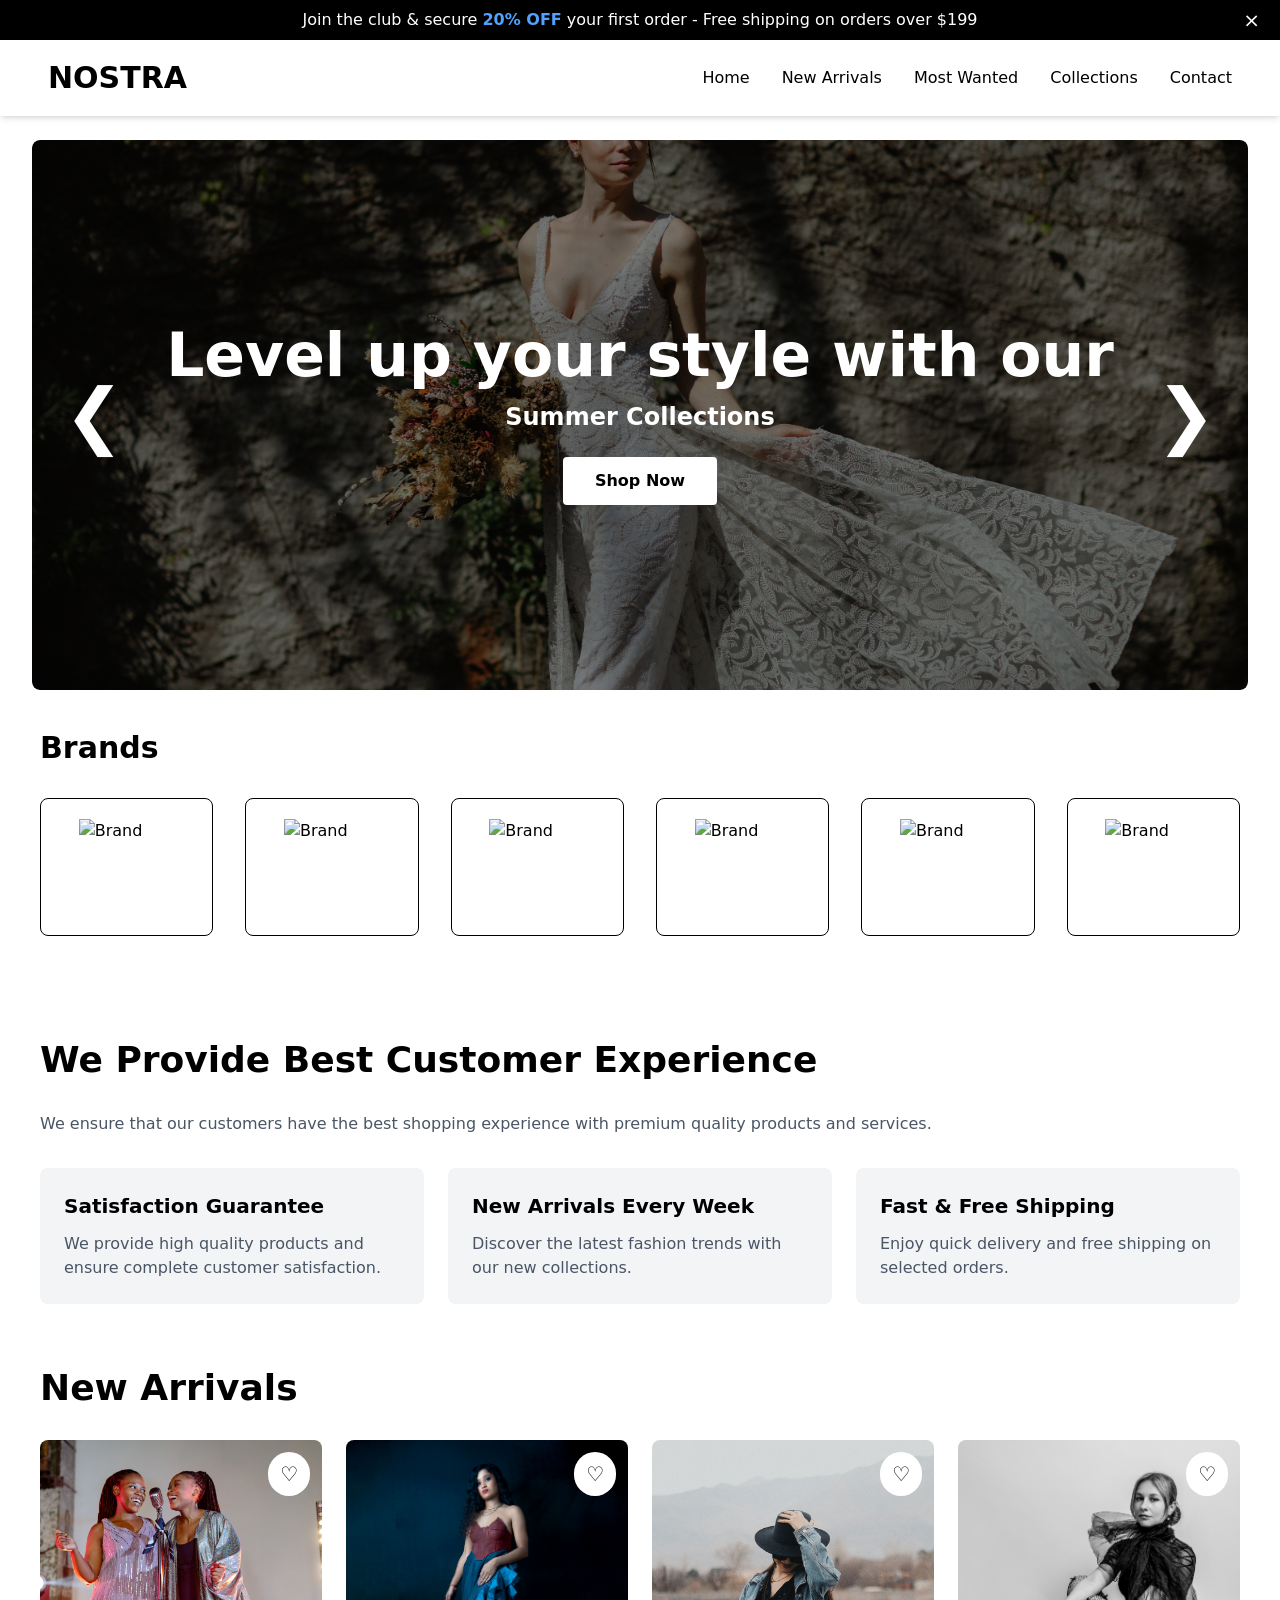
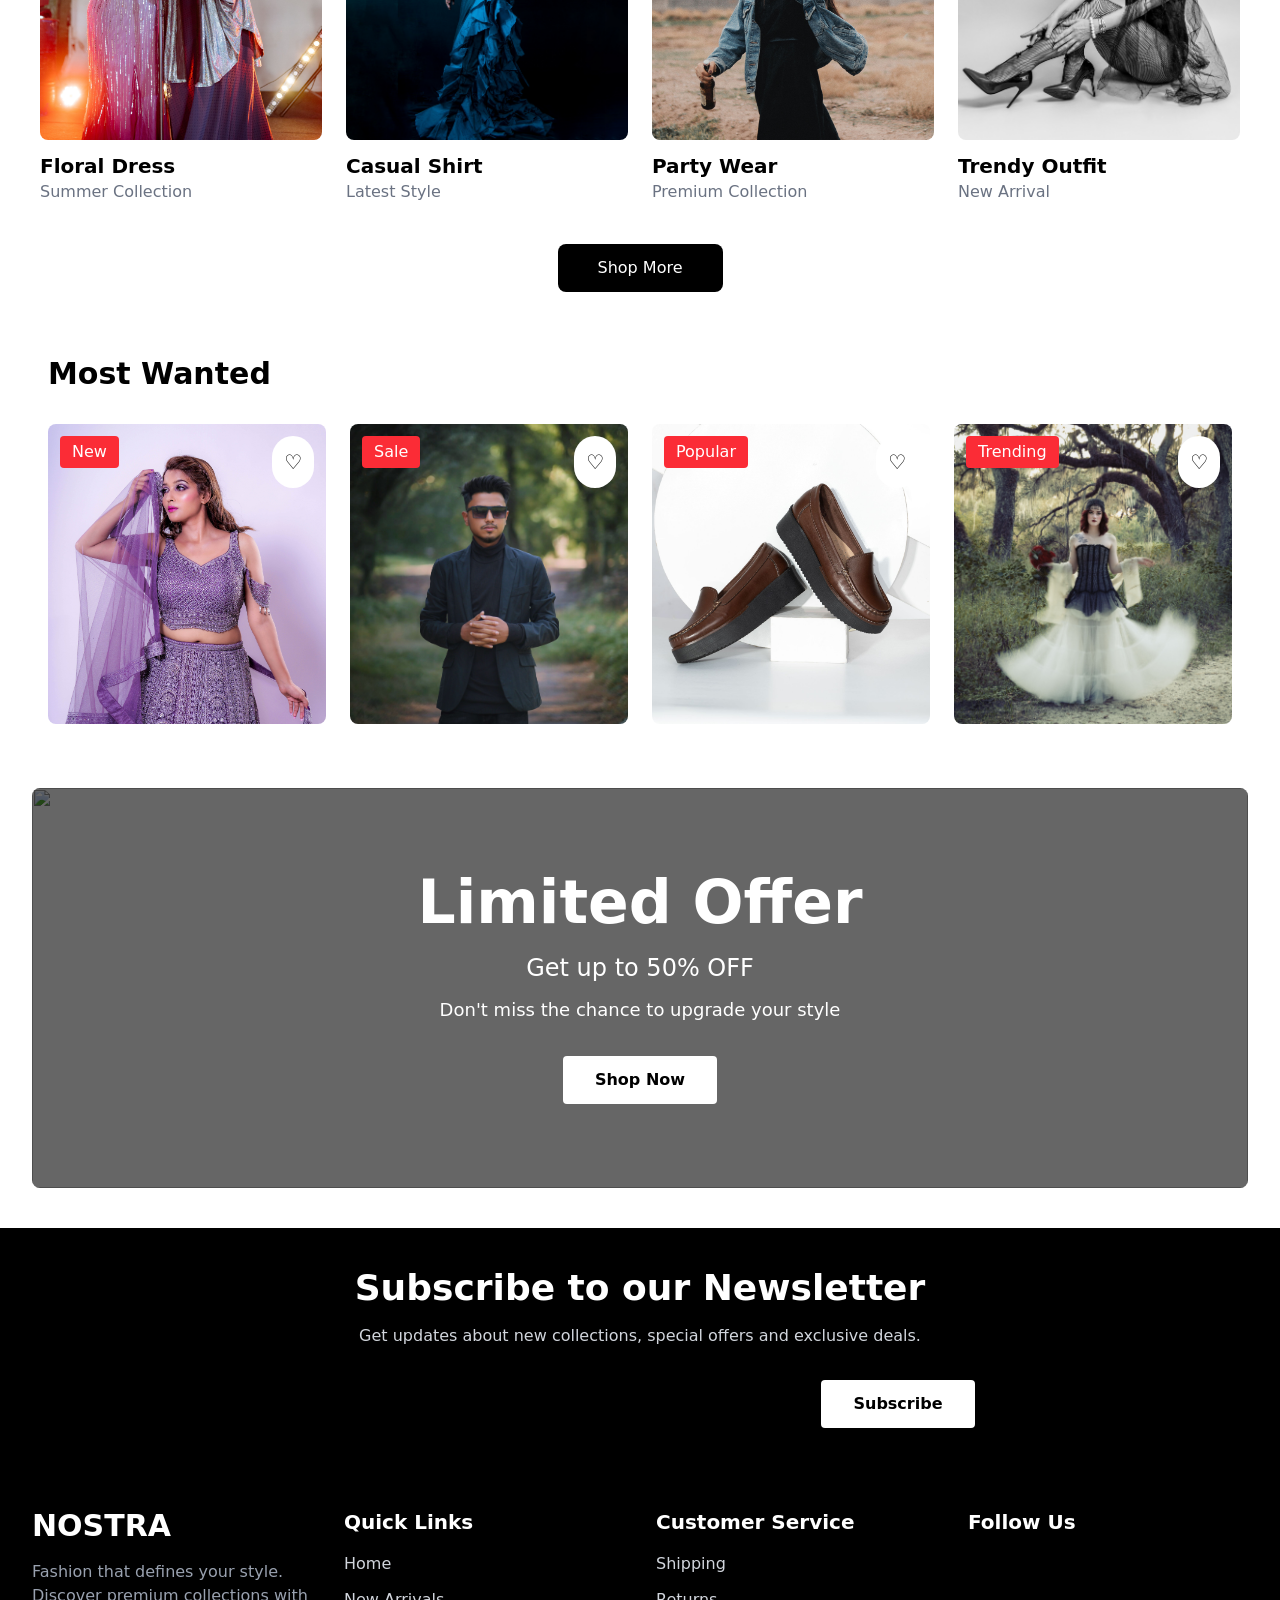
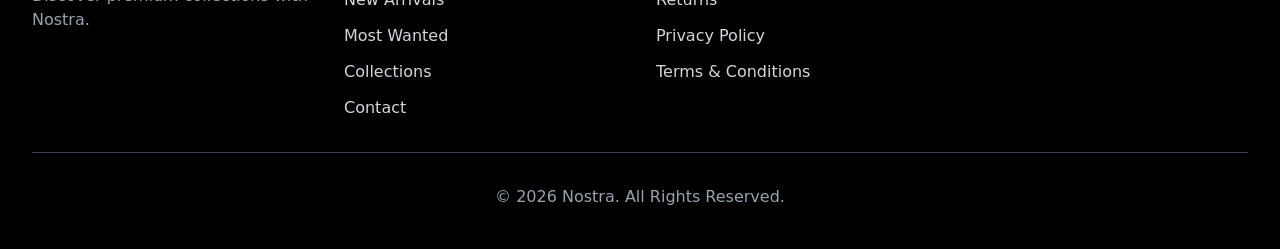
==== index.html @ f7f65601 "Initial commit" ====
<!DOCTYPE html>
<html lang="en">
<head>
    <meta charset="UTF-8">
    <meta name="viewport" content="width=device-width, initial-scale=1.0">
    <title>Nostra</title>

    <link href="src/output.css" rel="stylesheet">

    <!-- Font Awesome -->
    <script src="https://kit.fontawesome.com/4c729db828.js" crossorigin="anonymous"></script>
</head>

<body>

<!-- ================= OFFER ================= -->

<div id="offer"
    class="bg-black text-white h-10 flex justify-center items-center relative">

    <p class="text-sm md:text-base">
        Join the club & secure
        <span class="text-blue-400 font-bold">20% OFF</span>
        your first order - Free shipping on orders over $199
    </p>

    <button
        id="close-offer"
        class="absolute right-5 text-xl cursor-pointer hover:text-red-500">
        &times;
    </button>

</div>

<!-- ================= NAVBAR ================= -->

<nav class="flex justify-between items-center px-6 md:px-12 py-5 shadow-md sticky top-0 bg-white z-50">

    <!-- Logo -->

    <h1 class="text-3xl font-bold cursor-pointer">
        NOSTRA
    </h1>

    <!-- Desktop Menu -->

    <div class="hidden md:flex gap-8 font-medium">

        <a href="#" class="hover:text-blue-500">Home</a>

        <a href="#newarrivals" class="hover:text-blue-500">New Arrivals</a>

        <a href="#mostwanted" class="hover:text-blue-500">Most Wanted</a>

        <a href="collections.html" class="hover:text-blue-500">Collections</a>

        <a href="contact.html" class="hover:text-blue-500">Contact</a>

    </div>

    <!-- Mobile Menu Icon -->

    <i
        id="menuicon"
        class="fa-solid fa-bars text-2xl md:hidden cursor-pointer">
    </i>

</nav>
<!-- Hero Slider -->
<section class="relative w-[95%] mx-auto mt-6 overflow-hidden rounded-lg">

    <!-- Slider Image -->
    <img
        id="slider"
        src="images/slide1.jpg"
        class="w-full h-[250px] md:h-[550px] object-cover rounded-lg"
        alt="Hero Banner"
    >

    <!-- Dark Overlay -->
    <div class="absolute inset-0 bg-black/40 rounded-lg"></div>

    <!-- Content -->
    <div class="absolute inset-0 flex flex-col justify-center items-center text-white">

        <h1 class="text-2xl md:text-6xl font-bold text-center px-4">
            Level up your style with our
        </h1>

        <p class="text-lg md:text-2xl mt-4 font-semibold">
            Summer Collections
        </p>

        <button
            class="mt-6 bg-white text-black px-6 py-2 md:px-8 md:py-3 rounded font-semibold hover:bg-gray-200">
            Shop Now
        </button>

    </div>

    <!-- Previous Button -->
    <button
        onclick="previousImage()"
        class="absolute left-4 md:left-8 top-1/2 -translate-y-1/2 text-white text-4xl md:text-7xl font-light hover:scale-110 duration-300">
        ❮
    </button>

    <!-- Next Button -->
    <button
        onclick="nextImage()"
        class="absolute right-4 md:right-8 top-1/2 -translate-y-1/2 text-white text-4xl md:text-7xl font-light hover:scale-110 duration-300">
        ❯
    </button>

</section>

<!-- ================= BRANDS SECTION ================= -->

<section class="px-10 py-10">

    <h2 class="text-3xl font-bold mb-8">
        Brands
    </h2>


    <div class="grid grid-cols-2 md:grid-cols-4 lg:grid-cols-6 gap-8 items-center">


        <!-- Brand 1 -->
        <div class="border rounded-lg p-5 flex justify-center items-center hover:shadow-lg duration-300">

            <img 
            src="images/brand1.png"
            alt="Brand"
            class="w-24 h-24 object-contain">

        </div>


        <!-- Brand 2 -->
        <div class="border rounded-lg p-5 flex justify-center items-center hover:shadow-lg duration-300">

            <img 
            src="images/brand2.png"
            alt="Brand"
            class="w-24 h-24 object-contain">

        </div>


        <!-- Brand 3 -->
        <div class="border rounded-lg p-5 flex justify-center items-center hover:shadow-lg duration-300">

            <img 
            src="images/brand3.png"
            alt="Brand"
            class="w-24 h-24 object-contain">

        </div>


        <!-- Brand 4 -->
        <div class="border rounded-lg p-5 flex justify-center items-center hover:shadow-lg duration-300">

            <img 
            src="images/brand4.png"
            alt="Brand"
            class="w-24 h-24 object-contain">

        </div>


        <!-- Brand 5 -->
        <div class="border rounded-lg p-5 flex justify-center items-center hover:shadow-lg duration-300">

            <img 
            src="images/brand5.png"
            alt="Brand"
            class="w-24 h-24 object-contain">

        </div>


        <!-- Brand 6 -->
        <div class="border rounded-lg p-5 flex justify-center items-center hover:shadow-lg duration-300">

            <img 
            src="images/brand6.png"
            alt="Brand"
            class="w-24 h-24 object-contain">

        </div>


    </div>


</section>
<!-- Customer Experience Section -->

<section class="px-5 md:px-10 mt-16">

    <!-- Heading -->

    <h1 class="text-3xl md:text-4xl font-bold mb-8">
        We Provide Best Customer Experience
    </h1>

    <p class="text-gray-600 mb-8">
        We ensure that our customers have the best shopping experience with premium quality products and services.
    </p>


    <!-- Experience Cards -->

    <div class="grid grid-cols-1 md:grid-cols-3 gap-6">


        <!-- Card 1 -->

        <div class="bg-gray-100 p-6 rounded-lg">

            <i class="fa-solid fa-face-smile text-4xl mb-4"></i>

            <h2 class="text-xl font-bold mb-3">
                Satisfaction Guarantee
            </h2>

            <p class="text-gray-600">
                We provide high quality products and ensure complete customer satisfaction.
            </p>

        </div>



        <!-- Card 2 -->

        <div class="bg-gray-100 p-6 rounded-lg">

            <i class="fa-solid fa-shirt text-4xl mb-4"></i>

            <h2 class="text-xl font-bold mb-3">
                New Arrivals Every Week
            </h2>

            <p class="text-gray-600">
                Discover the latest fashion trends with our new collections.
            </p>

        </div>




        <!-- Card 3 -->

        <div class="bg-gray-100 p-6 rounded-lg">

            <i class="fa-solid fa-truck-fast text-4xl mb-4"></i>

            <h2 class="text-xl font-bold mb-3">
                Fast & Free Shipping
            </h2>

            <p class="text-gray-600">
                Enjoy quick delivery and free shipping on selected orders.
            </p>

        </div>


    </div>


</section>
<!-- ================= NEW ARRIVALS ================= -->

<section class="px-10 mt-16" id="newarrivals">

    <!-- Heading -->

    <h1 class="text-4xl font-bold mb-8">
        New Arrivals
    </h1>


    <!-- Product Container -->

    <div class="grid grid-cols-2 md:grid-cols-4 gap-6">


        <!-- Product 1 -->

        <div class="relative group">

            <img 
            src="images/pexels-yankrukov-9001968.jpg"
            class="w-full h-[300px] object-cover rounded-lg">


            <button
            class="absolute top-3 right-3 bg-white rounded-full px-3 py-2 text-xl">
                ♡
            </button>


            <h2 class="text-xl font-semibold mt-3">
                Floral Dress
            </h2>


            <p class="text-gray-500">
                Summer Collection
            </p>

        </div>



        <!-- Product 2 -->


        <div class="relative group">

            <img 
            src="images/pexels-yash-singh-407281087-18149121.jpg"
            class="w-full h-[300px] object-cover rounded-lg">


            <button
            class="absolute top-3 right-3 bg-white rounded-full px-3 py-2 text-xl">
                ♡
            </button>


            <h2 class="text-xl font-semibold mt-3">
                Casual Shirt
            </h2>


            <p class="text-gray-500">
                Latest Style
            </p>

        </div>




        <!-- Product 3 -->


        <div class="relative group">

            <img 
            src="images/pexels-zahra-talebizadeh-423932604-20954049.jpg"
            class="w-full h-[300px] object-cover rounded-lg">


            <button
            class="absolute top-3 right-3 bg-white rounded-full px-3 py-2 text-xl">
                ♡
            </button>


            <h2 class="text-xl font-semibold mt-3">
                Party Wear
            </h2>


            <p class="text-gray-500">
                Premium Collection
            </p>

        </div>





        <!-- Product 4 -->


        <div class="relative group">

            <img 
            src="images/pexels-vika-glitter-392079-34387643.jpg"
            class="w-full h-[300px] object-cover rounded-lg">


            <button
            class="absolute top-3 right-3 bg-white rounded-full px-3 py-2 text-xl">
                ♡
            </button>


            <h2 class="text-xl font-semibold mt-3">
                Trendy Outfit
            </h2>


            <p class="text-gray-500">
                New Arrival
            </p>

        </div>


    </div>



    <!-- Shop Button -->


    <div class="flex justify-center mt-10">

        <button
        class="bg-black text-white px-10 py-3 rounded-lg hover:bg-gray-800">
            Shop More
        </button>

    </div>


</section>
<!-- ================= MOST WANTED ================= -->

<section class="px-6 md:px-12 mt-16" id="mostwanted">

    <!-- Heading -->

    <h2 class="text-3xl font-bold mb-8">
        Most Wanted
    </h2>


    <!-- Products Container -->

    <div class="grid grid-cols-2 md:grid-cols-4 gap-6">


        <!-- Product 1 -->

        <div class="relative group">

            <img
            src="images/pexels-skgphotography-14784502.jpg"
            class="w-full h-[300px] object-cover rounded-lg">


            <!-- Heart -->

            <button
            class="absolute top-3 right-3 bg-white rounded-full p-3 text-xl">
                ♡
            </button>


            <!-- Offer Tag -->

            <p class="absolute top-3 left-3 bg-red-500 text-white px-3 py-1 rounded">
                New
            </p>


        </div>


        <!-- Product 2 -->


        <div class="relative group">

            <img
            src="images/pexels-saleheen-26820571.jpg"
            class="w-full h-[300px] object-cover rounded-lg">


            <button
            class="absolute top-3 right-3 bg-white rounded-full p-3 text-xl">
                ♡
            </button>


            <p class="absolute top-3 left-3 bg-red-500 text-white px-3 py-1 rounded">
                Sale
            </p>


        </div>



        <!-- Product 3 -->


        <div class="relative group">

            <img
            src="images/pexels-jose-martin-segura-benites-1422456152-27256416.jpg"
            class="w-full h-[300px] object-cover rounded-lg">


            <button
            class="absolute top-3 right-3 bg-white rounded-full p-3 text-xl">
                ♡
            </button>


            <p class="absolute top-3 left-3 bg-red-500 text-white px-3 py-1 rounded">
                Popular
            </p>


        </div>



        <!-- Product 4 -->


        <div class="relative group">

            <img
            src="images/pexels-katy-walters-1077821891-29479992.jpg"
            class="w-full h-[300px] object-cover rounded-lg">


            <button
            class="absolute top-3 right-3 bg-white rounded-full p-3 text-xl">
                ♡
            </button>


            <p class="absolute top-3 left-3 bg-red-500 text-white px-3 py-1 rounded">
                Trending
            </p>


        </div>



    </div>


</section>
<!-- ================= LIMITED OFFER ================= -->

<section class="w-[95%] mx-auto mt-16 relative h-[400px] overflow-hidden rounded-lg">

    <!-- Background Image -->

    <img 
        src="images/offer.jpg"
        class="w-full h-full object-cover"
    >


    <!-- Overlay -->

    <div class="absolute inset-0 bg-black/60"></div>


    <!-- Content -->

    <div class="absolute inset-0 flex flex-col justify-center items-center text-white text-center">


        <h1 class="text-5xl md:text-6xl font-bold">
            Limited Offer
        </h1>


        <p class="text-2xl mt-5">
            Get up to 50% OFF
        </p>


        <p class="mt-3 text-lg">
            Don't miss the chance to upgrade your style
        </p>


        <button
            class="mt-8 bg-white text-black px-8 py-3 rounded font-semibold hover:bg-gray-200">

            Shop Now

        </button>


    </div>


</section>
<!-- ================= NEWSLETTER ================= -->

<section class="bg-black text-white py-10 px-5 mt-10">

    <div class="text-center max-w-3xl mx-auto">

        <h2 class="text-3xl md:text-4xl font-bold">
            Subscribe to our Newsletter
        </h2>

        <p class="mt-4 text-gray-300">
            Get updates about new collections, special offers and exclusive deals.
        </p>


        <div class="mt-8 flex flex-col md:flex-row justify-center gap-4">

            <input
                type="email"
                placeholder="Enter your email"
                class="w-full md:w-[500px] px-5 py-3 text-black rounded outline-none"
            >


            <button
                class="bg-white text-black px-8 py-3 rounded font-semibold hover:bg-gray-300">
                Subscribe
            </button>

        </div>

    </div>

</section>
<!-- ================= FOOTER ================= -->

<footer class="bg-black text-white px-8 py-10">

    <div class="grid grid-cols-1 md:grid-cols-4 gap-8">


        <!-- Logo -->

        <div>

            <h1 class="text-3xl font-bold">
                NOSTRA
            </h1>

            <p class="mt-4 text-gray-400">
                Fashion that defines your style.
                Discover premium collections with Nostra.
            </p>

        </div>



        <!-- Quick Links -->

        <div>

            <h2 class="text-xl font-semibold mb-4">
                Quick Links
            </h2>

            <div class="flex flex-col gap-3 text-gray-300">

                <a href="#">Home</a>

                <a href="#">New Arrivals</a>

                <a href="#">Most Wanted</a>

                <a href="#">Collections</a>

                <a href="#">Contact</a>

            </div>

        </div>



        <!-- Customer Service -->

        <div>

            <h2 class="text-xl font-semibold mb-4">
                Customer Service
            </h2>

            <div class="flex flex-col gap-3 text-gray-300">

                <a href="#">
                    Shipping
                </a>

                <a href="#">
                    Returns
                </a>

                <a href="#">
                    Privacy Policy
                </a>

                <a href="#">
                    Terms & Conditions
                </a>

            </div>

        </div>



        <!-- Social Media -->

        <div>

            <h2 class="text-xl font-semibold mb-4">
                Follow Us
            </h2>


            <div class="flex gap-5 text-2xl">

                <i class="fa-brands fa-instagram cursor-pointer"></i>

                <i class="fa-brands fa-facebook cursor-pointer"></i>

                <i class="fa-brands fa-twitter cursor-pointer"></i>

                <i class="fa-brands fa-youtube cursor-pointer"></i>

            </div>


        </div>


    </div>


    <hr class="my-8 border-gray-700">


    <p class="text-center text-gray-400">
        © 2026 Nostra. All Rights Reserved.
    </p>


</footer>

<!-- ================= MOBILE MENU ================= -->

<div
id="sidemenu"
class="fixed top-0 right-[-100%] w-64 h-full bg-black text-white duration-500 z-50">

    <!-- Close Icon -->

    <div class="flex justify-end p-5">

        <i
            id="closemenu"
            class="fa-solid fa-xmark text-2xl cursor-pointer">
        </i>

    </div>

    <!-- Links -->

    <div class="flex flex-col gap-8 pl-8 text-lg">

        <a href="#">Home</a>

        <a href="#">New Arrivals</a>

        <a href="#">Most Wanted</a>

        <a href="#">Collections</a>

        <a href="#">Contact</a>

    </div>

</div>

<script src="index.js"></script>

</body>
</html>
---- src/output.css ----
/*! tailwindcss v4.3.2 | MIT License | https://tailwindcss.com */
@layer properties;
@layer theme, base, components, utilities;
@layer theme {
  :root, :host {
    --font-sans: ui-sans-serif, system-ui, sans-serif, "Apple Color Emoji",
      "Segoe UI Emoji", "Segoe UI Symbol", "Noto Color Emoji";
    --font-mono: ui-monospace, SFMono-Regular, Menlo, Monaco, Consolas, "Liberation Mono",
      "Courier New", monospace;
    --color-red-500: oklch(63.7% 0.237 25.331);
    --color-blue-400: oklch(70.7% 0.165 254.624);
    --color-blue-500: oklch(62.3% 0.214 259.815);
    --color-gray-100: oklch(96.7% 0.003 264.542);
    --color-gray-200: oklch(92.8% 0.006 264.531);
    --color-gray-300: oklch(87.2% 0.01 258.338);
    --color-gray-400: oklch(70.7% 0.022 261.325);
    --color-gray-500: oklch(55.1% 0.027 264.364);
    --color-gray-600: oklch(44.6% 0.03 256.802);
    --color-gray-700: oklch(37.3% 0.034 259.733);
    --color-gray-800: oklch(27.8% 0.033 256.848);
    --color-black: #000;
    --color-white: #fff;
    --spacing: 0.25rem;
    --container-3xl: 48rem;
    --container-6xl: 72rem;
    --text-sm: 0.875rem;
    --text-sm--line-height: calc(1.25 / 0.875);
    --text-base: 1rem;
    --text-base--line-height: calc(1.5 / 1);
    --text-lg: 1.125rem;
    --text-lg--line-height: calc(1.75 / 1.125);
    --text-xl: 1.25rem;
    --text-xl--line-height: calc(1.75 / 1.25);
    --text-2xl: 1.5rem;
    --text-2xl--line-height: calc(2 / 1.5);
    --text-3xl: 1.875rem;
    --text-3xl--line-height: calc(2.25 / 1.875);
    --text-4xl: 2.25rem;
    --text-4xl--line-height: calc(2.5 / 2.25);
    --text-5xl: 3rem;
    --text-5xl--line-height: 1;
    --text-6xl: 3.75rem;
    --text-6xl--line-height: 1;
    --text-7xl: 4.5rem;
    --text-7xl--line-height: 1;
    --font-weight-light: 300;
    --font-weight-medium: 500;
    --font-weight-semibold: 600;
    --font-weight-bold: 700;
    --radius-lg: 0.5rem;
    --default-transition-duration: 150ms;
    --default-transition-timing-function: cubic-bezier(0.4, 0, 0.2, 1);
    --default-font-family: var(--font-sans);
    --default-mono-font-family: var(--font-mono);
  }
}
@layer base {
  *, ::after, ::before, ::backdrop, ::file-selector-button {
    box-sizing: border-box;
    margin: 0;
    padding: 0;
    border: 0 solid;
  }
  html, :host {
    line-height: 1.5;
    -webkit-text-size-adjust: 100%;
    tab-size: 4;
    font-family: var(--default-font-family, ui-sans-serif, system-ui, sans-serif, "Apple Color Emoji", "Segoe UI Emoji", "Segoe UI Symbol", "Noto Color Emoji");
    font-feature-settings: var(--default-font-feature-settings, normal);
    font-variation-settings: var(--default-font-variation-settings, normal);
    -webkit-tap-highlight-color: transparent;
  }
  hr {
    height: 0;
    color: inherit;
    border-top-width: 1px;
  }
  abbr:where([title]) {
    -webkit-text-decoration: underline dotted;
    text-decoration: underline dotted;
  }
  h1, h2, h3, h4, h5, h6 {
    font-size: inherit;
    font-weight: inherit;
  }
  a {
    color: inherit;
    -webkit-text-decoration: inherit;
    text-decoration: inherit;
  }
  b, strong {
    font-weight: bolder;
  }
  code, kbd, samp, pre {
    font-family: var(--default-mono-font-family, ui-monospace, SFMono-Regular, Menlo, Monaco, Consolas, "Liberation Mono", "Courier New", monospace);
    font-feature-settings: var(--default-mono-font-feature-settings, normal);
    font-variation-settings: var(--default-mono-font-variation-settings, normal);
    font-size: 1em;
  }
  small {
    font-size: 80%;
  }
  sub, sup {
    font-size: 75%;
    line-height: 0;
    position: relative;
    vertical-align: baseline;
  }
  sub {
    bottom: -0.25em;
  }
  sup {
    top: -0.5em;
  }
  table {
    text-indent: 0;
    border-color: inherit;
    border-collapse: collapse;
  }
  :-moz-focusring {
    outline: auto;
  }
  progress {
    vertical-align: baseline;
  }
  summary {
    display: list-item;
  }
  ol, ul, menu {
    list-style: none;
  }
  img, svg, video, canvas, audio, iframe, embed, object {
    display: block;
    vertical-align: middle;
  }
  img, video {
    max-width: 100%;
    height: auto;
  }
  button, input, select, optgroup, textarea, ::file-selector-button {
    font: inherit;
    font-feature-settings: inherit;
    font-variation-settings: inherit;
    letter-spacing: inherit;
    color: inherit;
    border-radius: 0;
    background-color: transparent;
    opacity: 1;
  }
  :where(select:is([multiple], [size])) optgroup {
    font-weight: bolder;
  }
  :where(select:is([multiple], [size])) optgroup option {
    padding-inline-start: 20px;
  }
  ::file-selector-button {
    margin-inline-end: 4px;
  }
  ::placeholder {
    opacity: 1;
  }
  @supports (not (-webkit-appearance: -apple-pay-button))  or (contain-intrinsic-size: 1px) {
    ::placeholder {
      color: currentcolor;
      @supports (color: color-mix(in lab, red, red)) {
        color: color-mix(in oklab, currentcolor 50%, transparent);
      }
    }
  }
  textarea {
    resize: vertical;
  }
  ::-webkit-search-decoration {
    -webkit-appearance: none;
  }
  ::-webkit-date-and-time-value {
    min-height: 1lh;
    text-align: inherit;
  }
  ::-webkit-datetime-edit {
    display: inline-flex;
  }
  ::-webkit-datetime-edit-fields-wrapper {
    padding: 0;
  }
  ::-webkit-datetime-edit, ::-webkit-datetime-edit-year-field, ::-webkit-datetime-edit-month-field, ::-webkit-datetime-edit-day-field, ::-webkit-datetime-edit-hour-field, ::-webkit-datetime-edit-minute-field, ::-webkit-datetime-edit-second-field, ::-webkit-datetime-edit-millisecond-field, ::-webkit-datetime-edit-meridiem-field {
    padding-block: 0;
  }
  ::-webkit-calendar-picker-indicator {
    line-height: 1;
  }
  :-moz-ui-invalid {
    box-shadow: none;
  }
  button, input:where([type="button"], [type="reset"], [type="submit"]), ::file-selector-button {
    appearance: button;
  }
  ::-webkit-inner-spin-button, ::-webkit-outer-spin-button {
    height: auto;
  }
  [hidden]:where(:not([hidden="until-found"])) {
    display: none !important;
  }
}
@layer utilities {
  .absolute {
    position: absolute;
  }
  .fixed {
    position: fixed;
  }
  .relative {
    position: relative;
  }
  .sticky {
    position: sticky;
  }
  .inset-0 {
    inset: 0;
  }
  .top-0 {
    top: 0;
  }
  .top-1 {
    top: var(--spacing);
  }
  .top-1\/2 {
    top: calc(1 / 2 * 100%);
  }
  .top-3 {
    top: calc(var(--spacing) * 3);
  }
  .right-3 {
    right: calc(var(--spacing) * 3);
  }
  .right-4 {
    right: calc(var(--spacing) * 4);
  }
  .right-5 {
    right: calc(var(--spacing) * 5);
  }
  .right-\[-100\%\] {
    right: -100%;
  }
  .left-3 {
    left: calc(var(--spacing) * 3);
  }
  .left-4 {
    left: calc(var(--spacing) * 4);
  }
  .z-50 {
    z-index: 50;
  }
  .mx-auto {
    margin-inline: auto;
  }
  .my-8 {
    margin-block: calc(var(--spacing) * 8);
  }
  .mt-3 {
    margin-top: calc(var(--spacing) * 3);
  }
  .mt-4 {
    margin-top: calc(var(--spacing) * 4);
  }
  .mt-5 {
    margin-top: calc(var(--spacing) * 5);
  }
  .mt-6 {
    margin-top: calc(var(--spacing) * 6);
  }
  .mt-8 {
    margin-top: calc(var(--spacing) * 8);
  }
  .mt-10 {
    margin-top: calc(var(--spacing) * 10);
  }
  .mt-16 {
    margin-top: calc(var(--spacing) * 16);
  }
  .mt-20 {
    margin-top: calc(var(--spacing) * 20);
  }
  .mb-3 {
    margin-bottom: calc(var(--spacing) * 3);
  }
  .mb-4 {
    margin-bottom: calc(var(--spacing) * 4);
  }
  .mb-5 {
    margin-bottom: calc(var(--spacing) * 5);
  }
  .mb-8 {
    margin-bottom: calc(var(--spacing) * 8);
  }
  .mb-10 {
    margin-bottom: calc(var(--spacing) * 10);
  }
  .block {
    display: block;
  }
  .flex {
    display: flex;
  }
  .grid {
    display: grid;
  }
  .hidden {
    display: none;
  }
  .table {
    display: table;
  }
  .h-10 {
    height: calc(var(--spacing) * 10);
  }
  .h-24 {
    height: calc(var(--spacing) * 24);
  }
  .h-80 {
    height: calc(var(--spacing) * 80);
  }
  .h-\[00px\] {
    height: 00px;
  }
  .h-\[250px\] {
    height: 250px;
  }
  .h-\[300px\] {
    height: 300px;
  }
  .h-\[400px\] {
    height: 400px;
  }
  .h-\[500px\] {
    height: 500px;
  }
  .h-full {
    height: 100%;
  }
  .w-3 {
    width: calc(var(--spacing) * 3);
  }
  .w-3\/4 {
    width: calc(3 / 4 * 100%);
  }
  .w-24 {
    width: calc(var(--spacing) * 24);
  }
  .w-64 {
    width: calc(var(--spacing) * 64);
  }
  .w-\[95\%\] {
    width: 95%;
  }
  .w-full {
    width: 100%;
  }
  .max-w-3xl {
    max-width: var(--container-3xl);
  }
  .max-w-6xl {
    max-width: var(--container-6xl);
  }
  .border-collapse {
    border-collapse: collapse;
  }
  .-translate-y-1 {
    --tw-translate-y: calc(var(--spacing) * -1);
    translate: var(--tw-translate-x) var(--tw-translate-y);
  }
  .-translate-y-1\/2 {
    --tw-translate-y: calc(calc(1 / 2 * 100%) * -1);
    translate: var(--tw-translate-x) var(--tw-translate-y);
  }
  .transform {
    transform: var(--tw-rotate-x,) var(--tw-rotate-y,) var(--tw-rotate-z,) var(--tw-skew-x,) var(--tw-skew-y,);
  }
  .cursor-pointer {
    cursor: pointer;
  }
  .resize {
    resize: both;
  }
  .grid-cols-1 {
    grid-template-columns: repeat(1, minmax(0, 1fr));
  }
  .grid-cols-2 {
    grid-template-columns: repeat(2, minmax(0, 1fr));
  }
  .flex-col {
    flex-direction: column;
  }
  .flex-wrap {
    flex-wrap: wrap;
  }
  .items-center {
    align-items: center;
  }
  .justify-between {
    justify-content: space-between;
  }
  .justify-center {
    justify-content: center;
  }
  .justify-end {
    justify-content: flex-end;
  }
  .gap-3 {
    gap: calc(var(--spacing) * 3);
  }
  .gap-4 {
    gap: calc(var(--spacing) * 4);
  }
  .gap-5 {
    gap: calc(var(--spacing) * 5);
  }
  .gap-6 {
    gap: calc(var(--spacing) * 6);
  }
  .gap-8 {
    gap: calc(var(--spacing) * 8);
  }
  .gap-10 {
    gap: calc(var(--spacing) * 10);
  }
  .overflow-hidden {
    overflow: hidden;
  }
  .rounded {
    border-radius: 0.25rem;
  }
  .rounded-full {
    border-radius: calc(infinity * 1px);
  }
  .rounded-lg {
    border-radius: var(--radius-lg);
  }
  .border {
    border-style: var(--tw-border-style);
    border-width: 1px;
  }
  .border-black {
    border-color: var(--color-black);
  }
  .border-gray-700 {
    border-color: var(--color-gray-700);
  }
  .bg-black {
    background-color: var(--color-black);
  }
  .bg-black\/40 {
    background-color: color-mix(in srgb, #000 40%, transparent);
    @supports (color: color-mix(in lab, red, red)) {
      background-color: color-mix(in oklab, var(--color-black) 40%, transparent);
    }
  }
  .bg-black\/60 {
    background-color: color-mix(in srgb, #000 60%, transparent);
    @supports (color: color-mix(in lab, red, red)) {
      background-color: color-mix(in oklab, var(--color-black) 60%, transparent);
    }
  }
  .bg-gray-100 {
    background-color: var(--color-gray-100);
  }
  .bg-red-500 {
    background-color: var(--color-red-500);
  }
  .bg-white {
    background-color: var(--color-white);
  }
  .object-contain {
    object-fit: contain;
  }
  .object-cover {
    object-fit: cover;
  }
  .p-3 {
    padding: calc(var(--spacing) * 3);
  }
  .p-5 {
    padding: calc(var(--spacing) * 5);
  }
  .p-6 {
    padding: calc(var(--spacing) * 6);
  }
  .p-8 {
    padding: calc(var(--spacing) * 8);
  }
  .p-10 {
    padding: calc(var(--spacing) * 10);
  }
  .px-3 {
    padding-inline: calc(var(--spacing) * 3);
  }
  .px-4 {
    padding-inline: calc(var(--spacing) * 4);
  }
  .px-5 {
    padding-inline: calc(var(--spacing) * 5);
  }
  .px-6 {
    padding-inline: calc(var(--spacing) * 6);
  }
  .px-8 {
    padding-inline: calc(var(--spacing) * 8);
  }
  .px-10 {
    padding-inline: calc(var(--spacing) * 10);
  }
  .py-1 {
    padding-block: var(--spacing);
  }
  .py-2 {
    padding-block: calc(var(--spacing) * 2);
  }
  .py-3 {
    padding-block: calc(var(--spacing) * 3);
  }
  .py-5 {
    padding-block: calc(var(--spacing) * 5);
  }
  .py-10 {
    padding-block: calc(var(--spacing) * 10);
  }
  .pl-8 {
    padding-left: calc(var(--spacing) * 8);
  }
  .text-center {
    text-align: center;
  }
  .text-2xl {
    font-size: var(--text-2xl);
    line-height: var(--tw-leading, var(--text-2xl--line-height));
  }
  .text-3xl {
    font-size: var(--text-3xl);
    line-height: var(--tw-leading, var(--text-3xl--line-height));
  }
  .text-4xl {
    font-size: var(--text-4xl);
    line-height: var(--tw-leading, var(--text-4xl--line-height));
  }
  .text-5xl {
    font-size: var(--text-5xl);
    line-height: var(--tw-leading, var(--text-5xl--line-height));
  }
  .text-lg {
    font-size: var(--text-lg);
    line-height: var(--tw-leading, var(--text-lg--line-height));
  }
  .text-sm {
    font-size: var(--text-sm);
    line-height: var(--tw-leading, var(--text-sm--line-height));
  }
  .text-xl {
    font-size: var(--text-xl);
    line-height: var(--tw-leading, var(--text-xl--line-height));
  }
  .font-bold {
    --tw-font-weight: var(--font-weight-bold);
    font-weight: var(--font-weight-bold);
  }
  .font-light {
    --tw-font-weight: var(--font-weight-light);
    font-weight: var(--font-weight-light);
  }
  .font-medium {
    --tw-font-weight: var(--font-weight-medium);
    font-weight: var(--font-weight-medium);
  }
  .font-semibold {
    --tw-font-weight: var(--font-weight-semibold);
    font-weight: var(--font-weight-semibold);
  }
  .text-black {
    color: var(--color-black);
  }
  .text-blue-400 {
    color: var(--color-blue-400);
  }
  .text-gray-300 {
    color: var(--color-gray-300);
  }
  .text-gray-400 {
    color: var(--color-gray-400);
  }
  .text-gray-500 {
    color: var(--color-gray-500);
  }
  .text-gray-600 {
    color: var(--color-gray-600);
  }
  .text-white {
    color: var(--color-white);
  }
  .underline {
    text-decoration-line: underline;
  }
  .shadow {
    --tw-shadow: 0 1px 3px 0 var(--tw-shadow-color, rgb(0 0 0 / 0.1)), 0 1px 2px -1px var(--tw-shadow-color, rgb(0 0 0 / 0.1));
    box-shadow: var(--tw-inset-shadow), var(--tw-inset-ring-shadow), var(--tw-ring-offset-shadow), var(--tw-ring-shadow), var(--tw-shadow);
  }
  .shadow-md {
    --tw-shadow: 0 4px 6px -1px var(--tw-shadow-color, rgb(0 0 0 / 0.1)), 0 2px 4px -2px var(--tw-shadow-color, rgb(0 0 0 / 0.1));
    box-shadow: var(--tw-inset-shadow), var(--tw-inset-ring-shadow), var(--tw-ring-offset-shadow), var(--tw-ring-shadow), var(--tw-shadow);
  }
  .outline {
    outline-style: var(--tw-outline-style);
    outline-width: 1px;
  }
  .transition {
    transition-property: color, background-color, border-color, outline-color, text-decoration-color, fill, stroke, --tw-gradient-from, --tw-gradient-via, --tw-gradient-to, opacity, box-shadow, transform, translate, scale, rotate, filter, -webkit-backdrop-filter, backdrop-filter, display, content-visibility, overlay, pointer-events;
    transition-timing-function: var(--tw-ease, var(--default-transition-timing-function));
    transition-duration: var(--tw-duration, var(--default-transition-duration));
  }
  .duration-300 {
    --tw-duration: 300ms;
    transition-duration: 300ms;
  }
  .duration-500 {
    --tw-duration: 500ms;
    transition-duration: 500ms;
  }
  .outline-none {
    --tw-outline-style: none;
    outline-style: none;
  }
  .hover\:scale-110 {
    &:hover {
      @media (hover: hover) {
        --tw-scale-x: 110%;
        --tw-scale-y: 110%;
        --tw-scale-z: 110%;
        scale: var(--tw-scale-x) var(--tw-scale-y);
      }
    }
  }
  .hover\:bg-gray-200 {
    &:hover {
      @media (hover: hover) {
        background-color: var(--color-gray-200);
      }
    }
  }
  .hover\:bg-gray-300 {
    &:hover {
      @media (hover: hover) {
        background-color: var(--color-gray-300);
      }
    }
  }
  .hover\:bg-gray-800 {
    &:hover {
      @media (hover: hover) {
        background-color: var(--color-gray-800);
      }
    }
  }
  .hover\:text-blue-500 {
    &:hover {
      @media (hover: hover) {
        color: var(--color-blue-500);
      }
    }
  }
  .hover\:text-red-500 {
    &:hover {
      @media (hover: hover) {
        color: var(--color-red-500);
      }
    }
  }
  .hover\:shadow-lg {
    &:hover {
      @media (hover: hover) {
        --tw-shadow: 0 10px 15px -3px var(--tw-shadow-color, rgb(0 0 0 / 0.1)), 0 4px 6px -4px var(--tw-shadow-color, rgb(0 0 0 / 0.1));
        box-shadow: var(--tw-inset-shadow), var(--tw-inset-ring-shadow), var(--tw-ring-offset-shadow), var(--tw-ring-shadow), var(--tw-shadow);
      }
    }
  }
  .md\:right-8 {
    @media (width >= 48rem) {
      right: calc(var(--spacing) * 8);
    }
  }
  .md\:left-8 {
    @media (width >= 48rem) {
      left: calc(var(--spacing) * 8);
    }
  }
  .md\:flex {
    @media (width >= 48rem) {
      display: flex;
    }
  }
  .md\:hidden {
    @media (width >= 48rem) {
      display: none;
    }
  }
  .md\:h-\[550px\] {
    @media (width >= 48rem) {
      height: 550px;
    }
  }
  .md\:w-1\/2 {
    @media (width >= 48rem) {
      width: calc(1 / 2 * 100%);
    }
  }
  .md\:w-\[500px\] {
    @media (width >= 48rem) {
      width: 500px;
    }
  }
  .md\:grid-cols-2 {
    @media (width >= 48rem) {
      grid-template-columns: repeat(2, minmax(0, 1fr));
    }
  }
  .md\:grid-cols-3 {
    @media (width >= 48rem) {
      grid-template-columns: repeat(3, minmax(0, 1fr));
    }
  }
  .md\:grid-cols-4 {
    @media (width >= 48rem) {
      grid-template-columns: repeat(4, minmax(0, 1fr));
    }
  }
  .md\:flex-row {
    @media (width >= 48rem) {
      flex-direction: row;
    }
  }
  .md\:px-8 {
    @media (width >= 48rem) {
      padding-inline: calc(var(--spacing) * 8);
    }
  }
  .md\:px-10 {
    @media (width >= 48rem) {
      padding-inline: calc(var(--spacing) * 10);
    }
  }
  .md\:px-12 {
    @media (width >= 48rem) {
      padding-inline: calc(var(--spacing) * 12);
    }
  }
  .md\:py-3 {
    @media (width >= 48rem) {
      padding-block: calc(var(--spacing) * 3);
    }
  }
  .md\:text-2xl {
    @media (width >= 48rem) {
      font-size: var(--text-2xl);
      line-height: var(--tw-leading, var(--text-2xl--line-height));
    }
  }
  .md\:text-4xl {
    @media (width >= 48rem) {
      font-size: var(--text-4xl);
      line-height: var(--tw-leading, var(--text-4xl--line-height));
    }
  }
  .md\:text-6xl {
    @media (width >= 48rem) {
      font-size: var(--text-6xl);
      line-height: var(--tw-leading, var(--text-6xl--line-height));
    }
  }
  .md\:text-7xl {
    @media (width >= 48rem) {
      font-size: var(--text-7xl);
      line-height: var(--tw-leading, var(--text-7xl--line-height));
    }
  }
  .md\:text-base {
    @media (width >= 48rem) {
      font-size: var(--text-base);
      line-height: var(--tw-leading, var(--text-base--line-height));
    }
  }
  .lg\:grid-cols-6 {
    @media (width >= 64rem) {
      grid-template-columns: repeat(6, minmax(0, 1fr));
    }
  }
}
html {
  scroll-behavior: smooth;
}
.product-card img {
  transition: transform 0.5s ease;
}
.product-card:hover img {
  transform: scale(1.08);
}
.shop-btn {
  transition: all 0.3s ease;
}
.shop-btn:hover {
  transform: translateY(-5px);
}
.fade-in {
  animation: fade 1s ease-in;
}
@keyframes fade {
  from {
    opacity: 0;
    transform: translateY(30px);
  }
  to {
    opacity: 1;
    transform: translateY(0);
  }
}
@property --tw-translate-x {
  syntax: "*";
  inherits: false;
  initial-value: 0;
}
@property --tw-translate-y {
  syntax: "*";
  inherits: false;
  initial-value: 0;
}
@property --tw-translate-z {
  syntax: "*";
  inherits: false;
  initial-value: 0;
}
@property --tw-rotate-x {
  syntax: "*";
  inherits: false;
}
@property --tw-rotate-y {
  syntax: "*";
  inherits: false;
}
@property --tw-rotate-z {
  syntax: "*";
  inherits: false;
}
@property --tw-skew-x {
  syntax: "*";
  inherits: false;
}
@property --tw-skew-y {
  syntax: "*";
  inherits: false;
}
@property --tw-border-style {
  syntax: "*";
  inherits: false;
  initial-value: solid;
}
@property --tw-font-weight {
  syntax: "*";
  inherits: false;
}
@property --tw-shadow {
  syntax: "*";
  inherits: false;
  initial-value: 0 0 #0000;
}
@property --tw-shadow-color {
  syntax: "*";
  inherits: false;
}
@property --tw-shadow-alpha {
  syntax: "<percentage>";
  inherits: false;
  initial-value: 100%;
}
@property --tw-inset-shadow {
  syntax: "*";
  inherits: false;
  initial-value: 0 0 #0000;
}
@property --tw-inset-shadow-color {
  syntax: "*";
  inherits: false;
}
@property --tw-inset-shadow-alpha {
  syntax: "<percentage>";
  inherits: false;
  initial-value: 100%;
}
@property --tw-ring-color {
  syntax: "*";
  inherits: false;
}
@property --tw-ring-shadow {
  syntax: "*";
  inherits: false;
  initial-value: 0 0 #0000;
}
@property --tw-inset-ring-color {
  syntax: "*";
  inherits: false;
}
@property --tw-inset-ring-shadow {
  syntax: "*";
  inherits: false;
  initial-value: 0 0 #0000;
}
@property --tw-ring-inset {
  syntax: "*";
  inherits: false;
}
@property --tw-ring-offset-width {
  syntax: "<length>";
  inherits: false;
  initial-value: 0px;
}
@property --tw-ring-offset-color {
  syntax: "*";
  inherits: false;
  initial-value: #fff;
}
@property --tw-ring-offset-shadow {
  syntax: "*";
  inherits: false;
  initial-value: 0 0 #0000;
}
@property --tw-outline-style {
  syntax: "*";
  inherits: false;
  initial-value: solid;
}
@property --tw-duration {
  syntax: "*";
  inherits: false;
}
@property --tw-scale-x {
  syntax: "*";
  inherits: false;
  initial-value: 1;
}
@property --tw-scale-y {
  syntax: "*";
  inherits: false;
  initial-value: 1;
}
@property --tw-scale-z {
  syntax: "*";
  inherits: false;
  initial-value: 1;
}
@layer properties {
  @supports ((-webkit-hyphens: none) and (not (margin-trim: inline))) or ((-moz-orient: inline) and (not (color:rgb(from red r g b)))) {
    *, ::before, ::after, ::backdrop {
      --tw-translate-x: 0;
      --tw-translate-y: 0;
      --tw-translate-z: 0;
      --tw-rotate-x: initial;
      --tw-rotate-y: initial;
      --tw-rotate-z: initial;
      --tw-skew-x: initial;
      --tw-skew-y: initial;
      --tw-border-style: solid;
      --tw-font-weight: initial;
      --tw-shadow: 0 0 #0000;
      --tw-shadow-color: initial;
      --tw-shadow-alpha: 100%;
      --tw-inset-shadow: 0 0 #0000;
      --tw-inset-shadow-color: initial;
      --tw-inset-shadow-alpha: 100%;
      --tw-ring-color: initial;
      --tw-ring-shadow: 0 0 #0000;
      --tw-inset-ring-color: initial;
      --tw-inset-ring-shadow: 0 0 #0000;
      --tw-ring-inset: initial;
      --tw-ring-offset-width: 0px;
      --tw-ring-offset-color: #fff;
      --tw-ring-offset-shadow: 0 0 #0000;
      --tw-outline-style: solid;
      --tw-duration: initial;
      --tw-scale-x: 1;
      --tw-scale-y: 1;
      --tw-scale-z: 1;
    }
  }
}
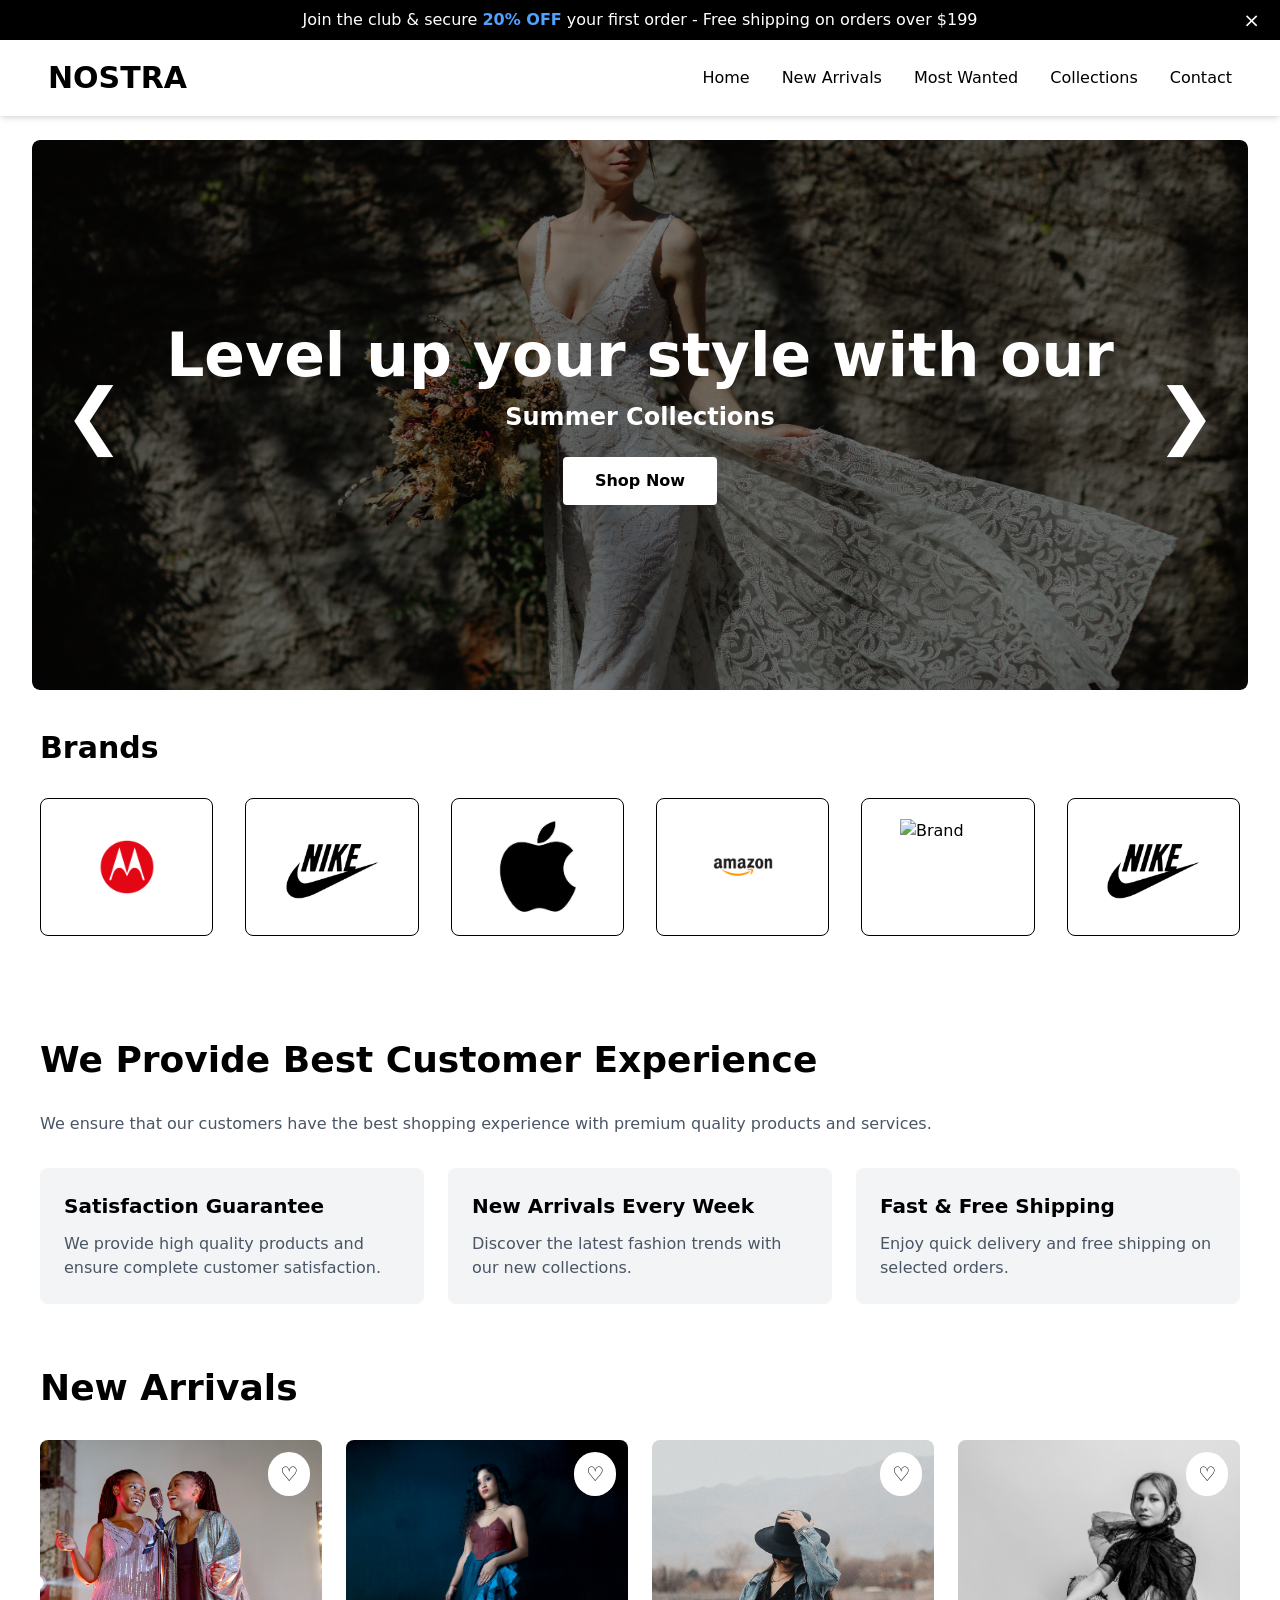
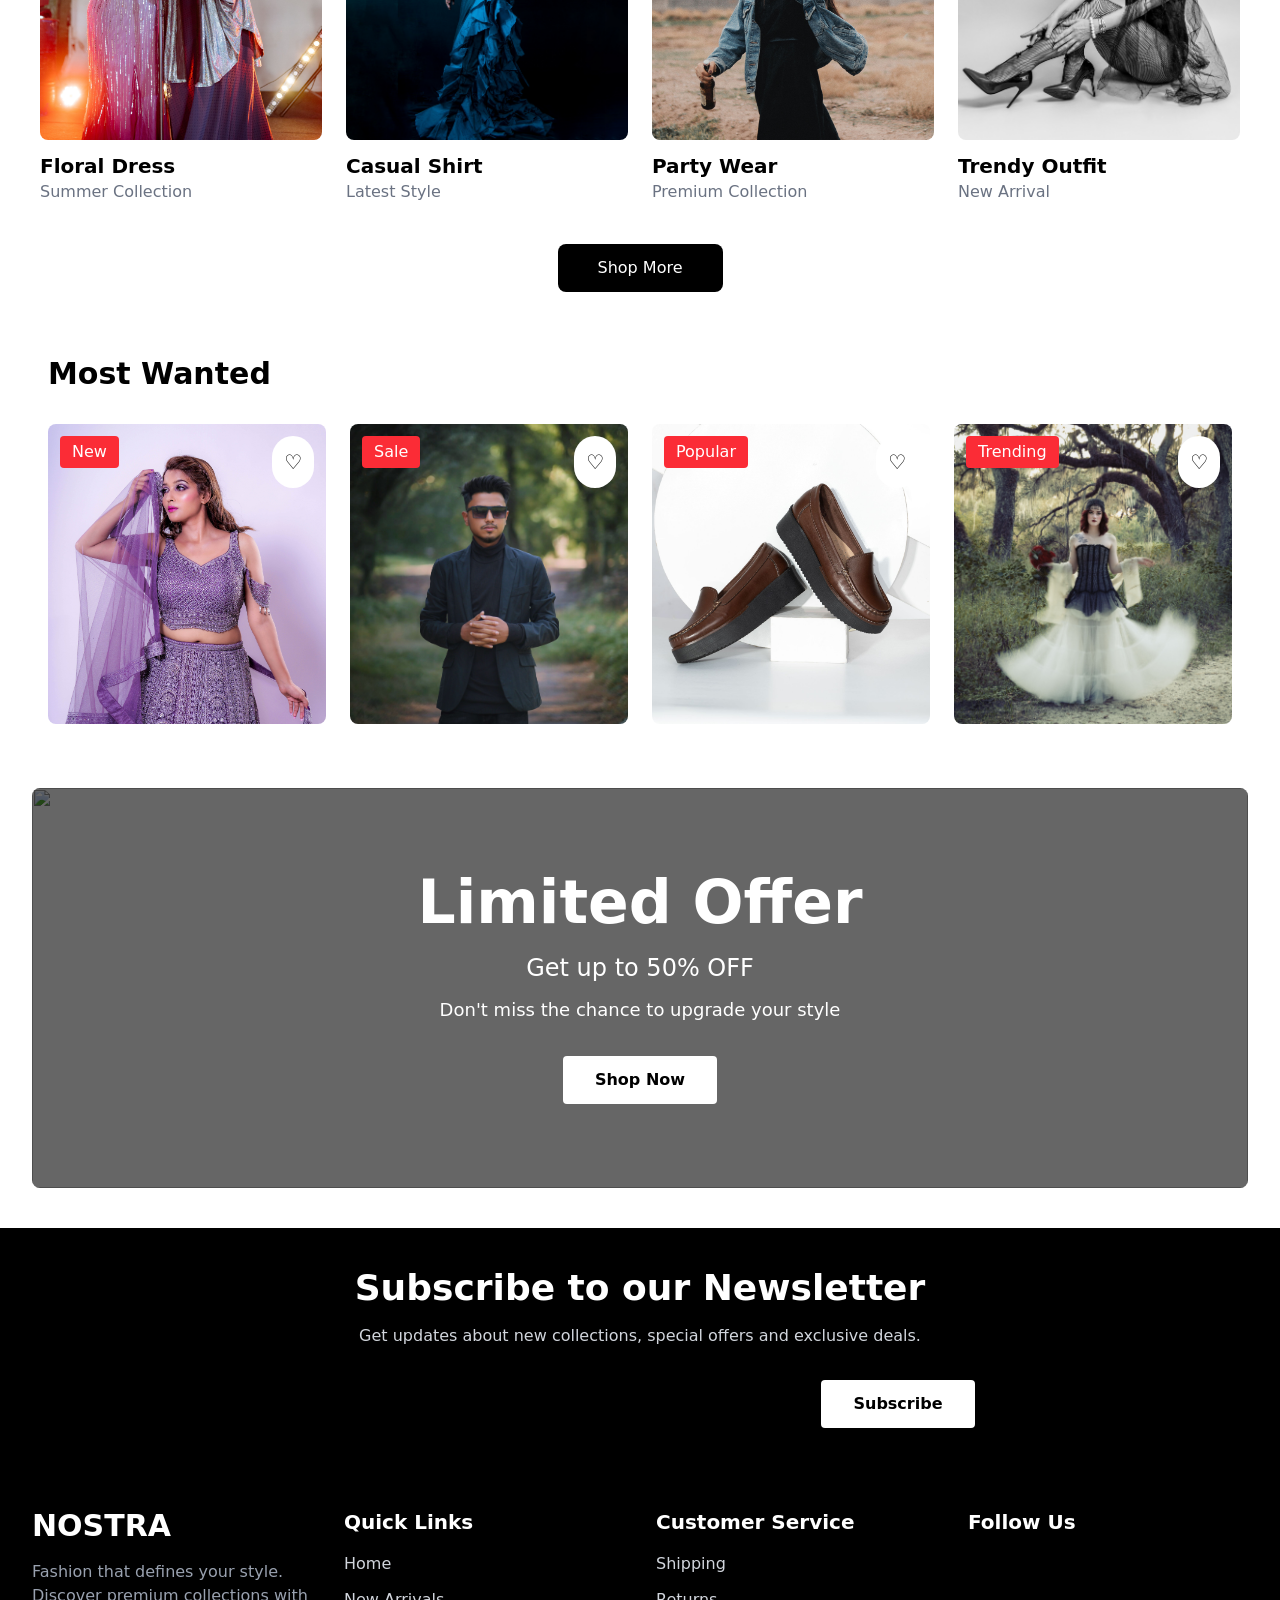
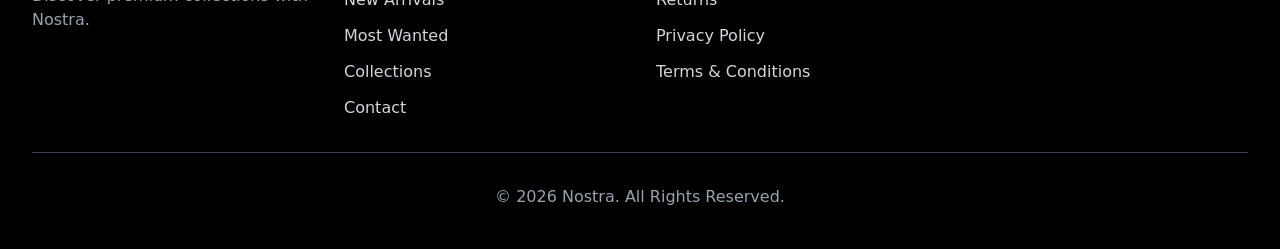
==== commit e4023a45: "Images added" ====
--- a/index.html
+++ b/index.html
@@ -141,7 +141,7 @@
         <div class="border rounded-lg p-5 flex justify-center items-center hover:shadow-lg duration-300">
 
             <img 
-            src="images/brand2.png"
+            src="images/brand3.jpg"
             alt="Brand"
             class="w-24 h-24 object-contain">
 
@@ -152,7 +152,7 @@
         <div class="border rounded-lg p-5 flex justify-center items-center hover:shadow-lg duration-300">
 
             <img 
-            src="images/brand3.png"
+            src="images/brand2.webp"
             alt="Brand"
             class="w-24 h-24 object-contain">
 
@@ -163,7 +163,7 @@
         <div class="border rounded-lg p-5 flex justify-center items-center hover:shadow-lg duration-300">
 
             <img 
-            src="images/brand4.png"
+            src="images/bramd4.png"
             alt="Brand"
             class="w-24 h-24 object-contain">
 
@@ -174,7 +174,7 @@
         <div class="border rounded-lg p-5 flex justify-center items-center hover:shadow-lg duration-300">
 
             <img 
-            src="images/brand5.png"
+            src="images/brand1.pnggit"
             alt="Brand"
             class="w-24 h-24 object-contain">
 
@@ -185,7 +185,7 @@
         <div class="border rounded-lg p-5 flex justify-center items-center hover:shadow-lg duration-300">
 
             <img 
-            src="images/brand6.png"
+            src="images/brand3.jpg"
             alt="Brand"
             class="w-24 h-24 object-contain">
 
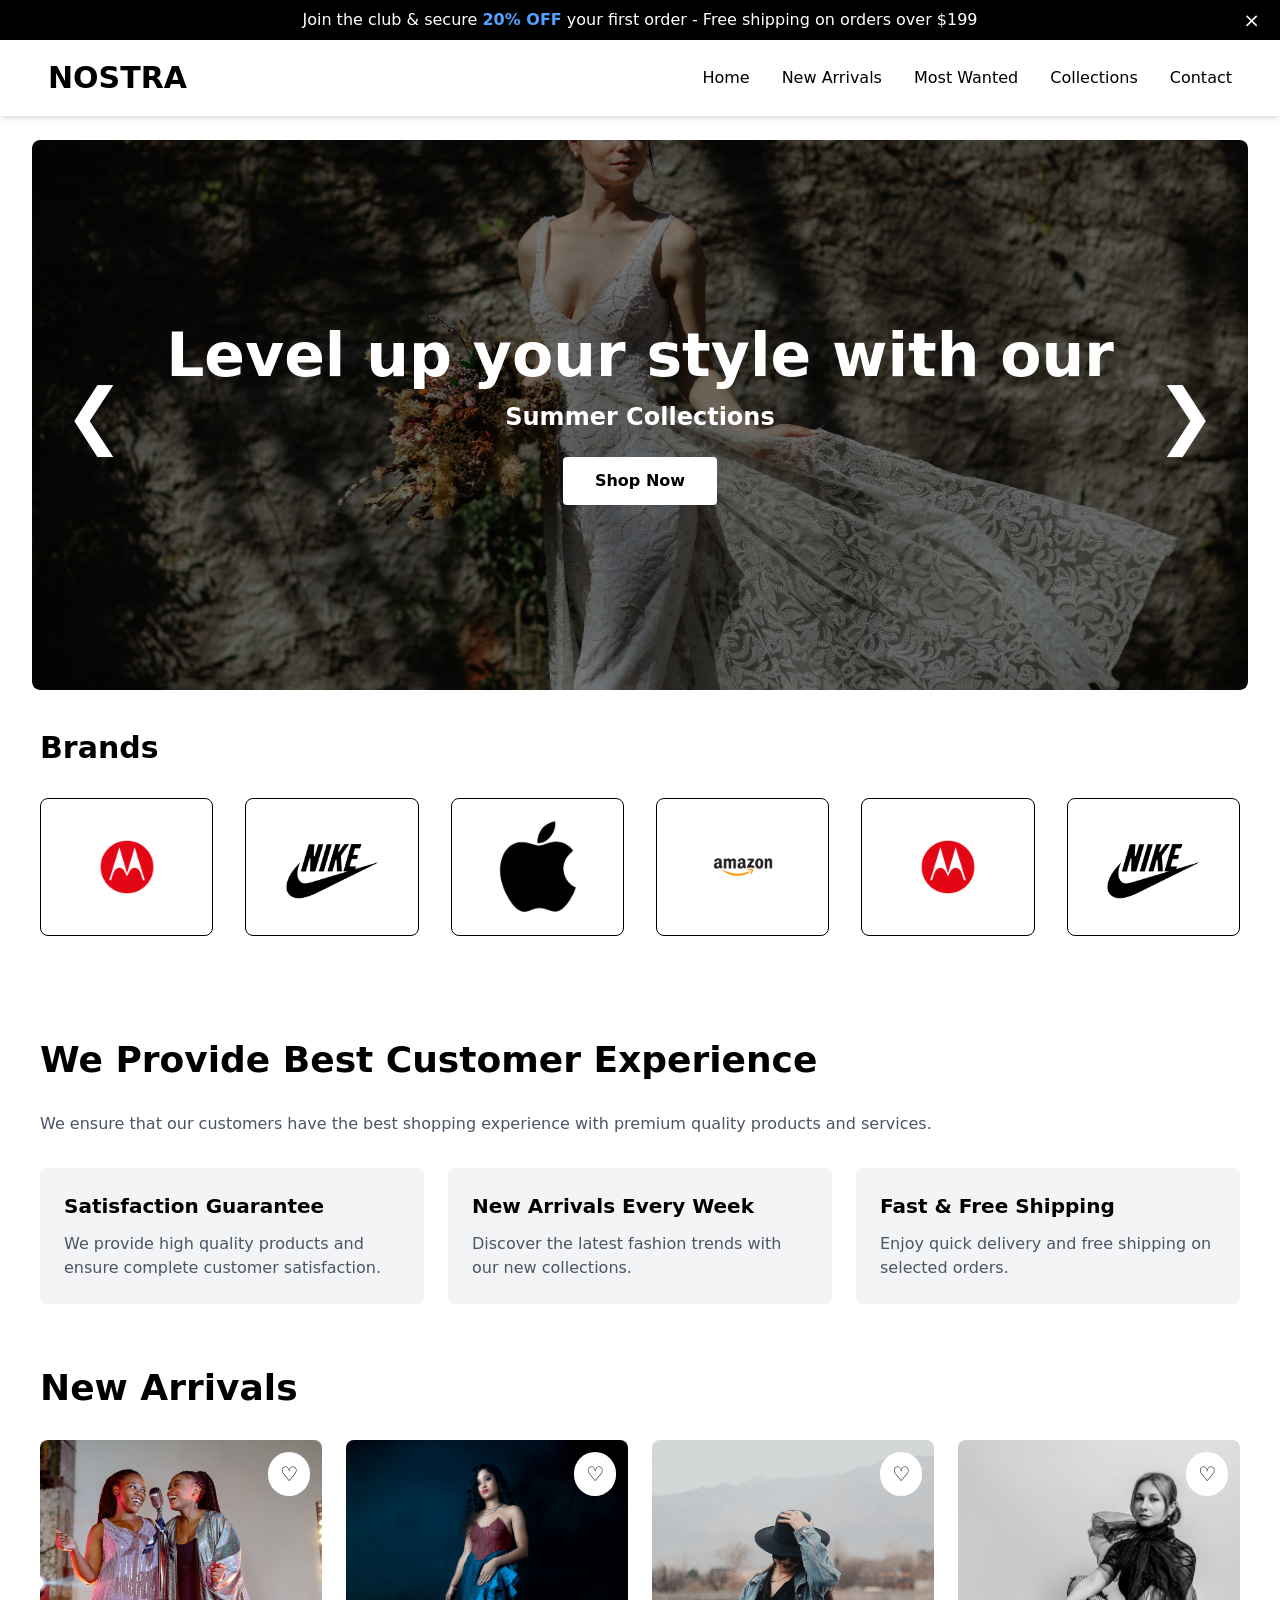
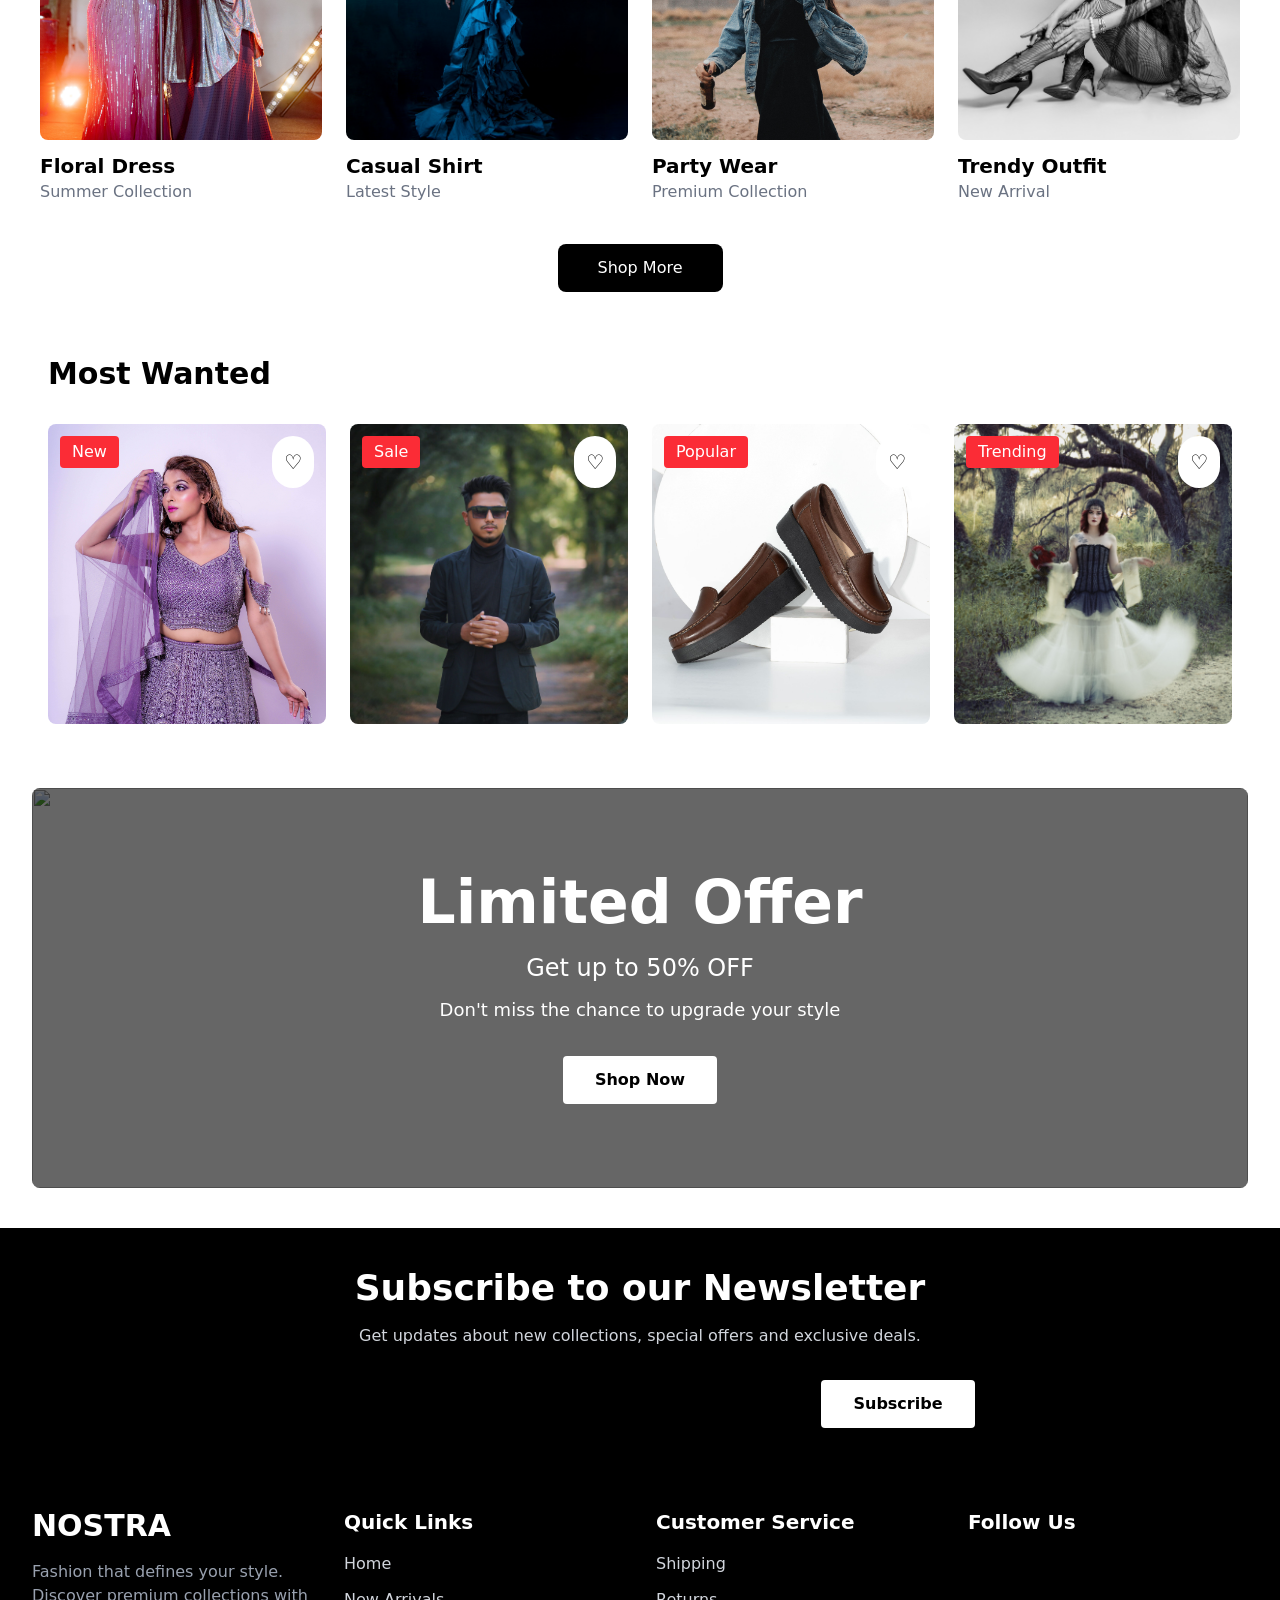
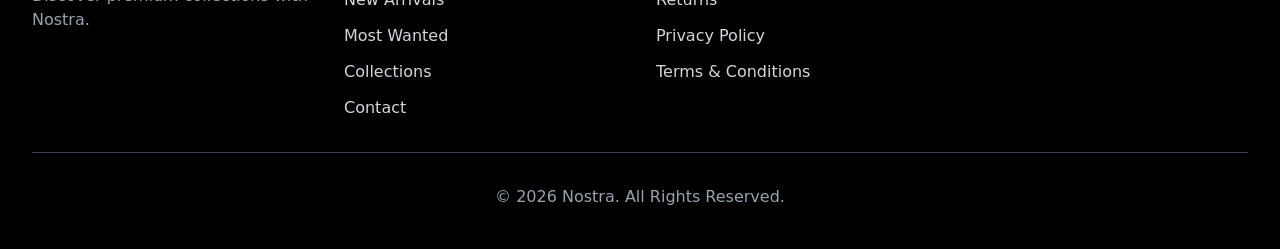
==== commit 74a771d2: "Brand image added" ====
--- a/index.html
+++ b/index.html
@@ -174,7 +174,7 @@
         <div class="border rounded-lg p-5 flex justify-center items-center hover:shadow-lg duration-300">
 
             <img 
-            src="images/brand1.pnggit"
+            src="images/brand1.png"
             alt="Brand"
             class="w-24 h-24 object-contain">
 
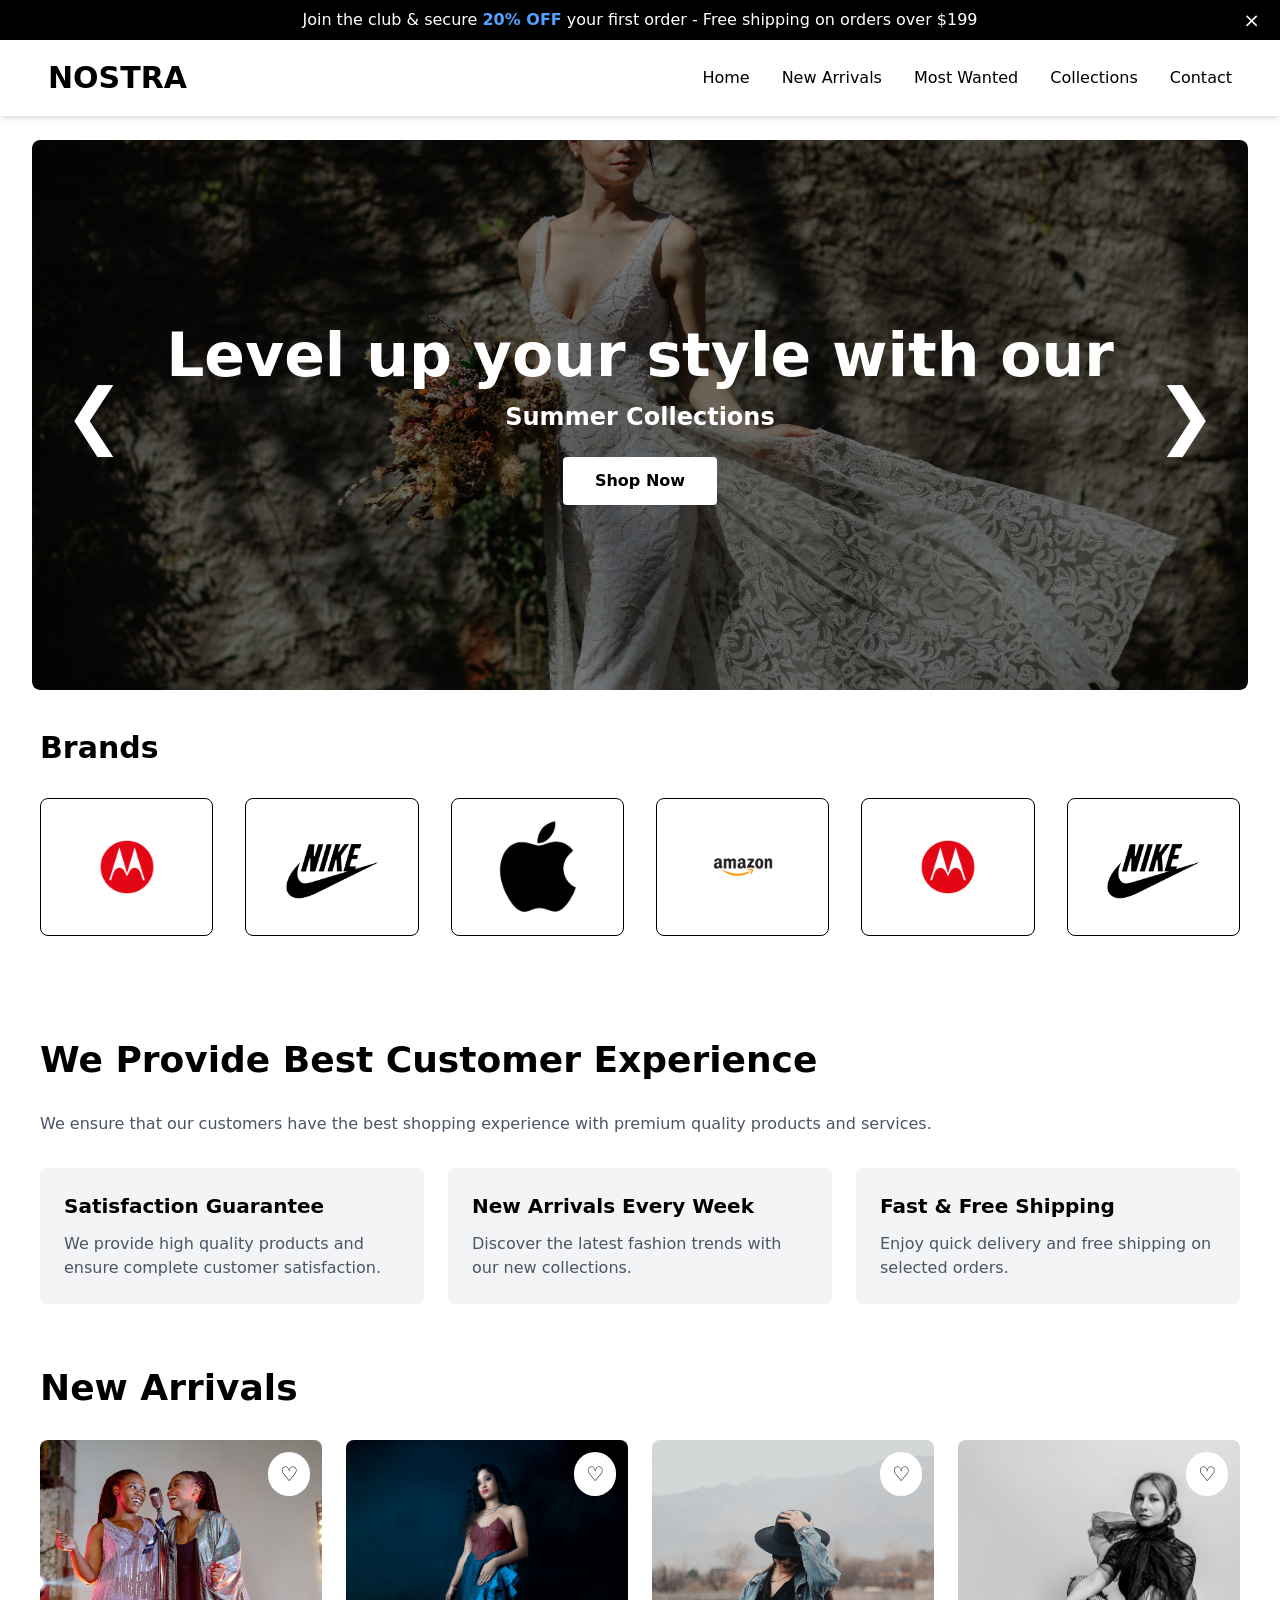
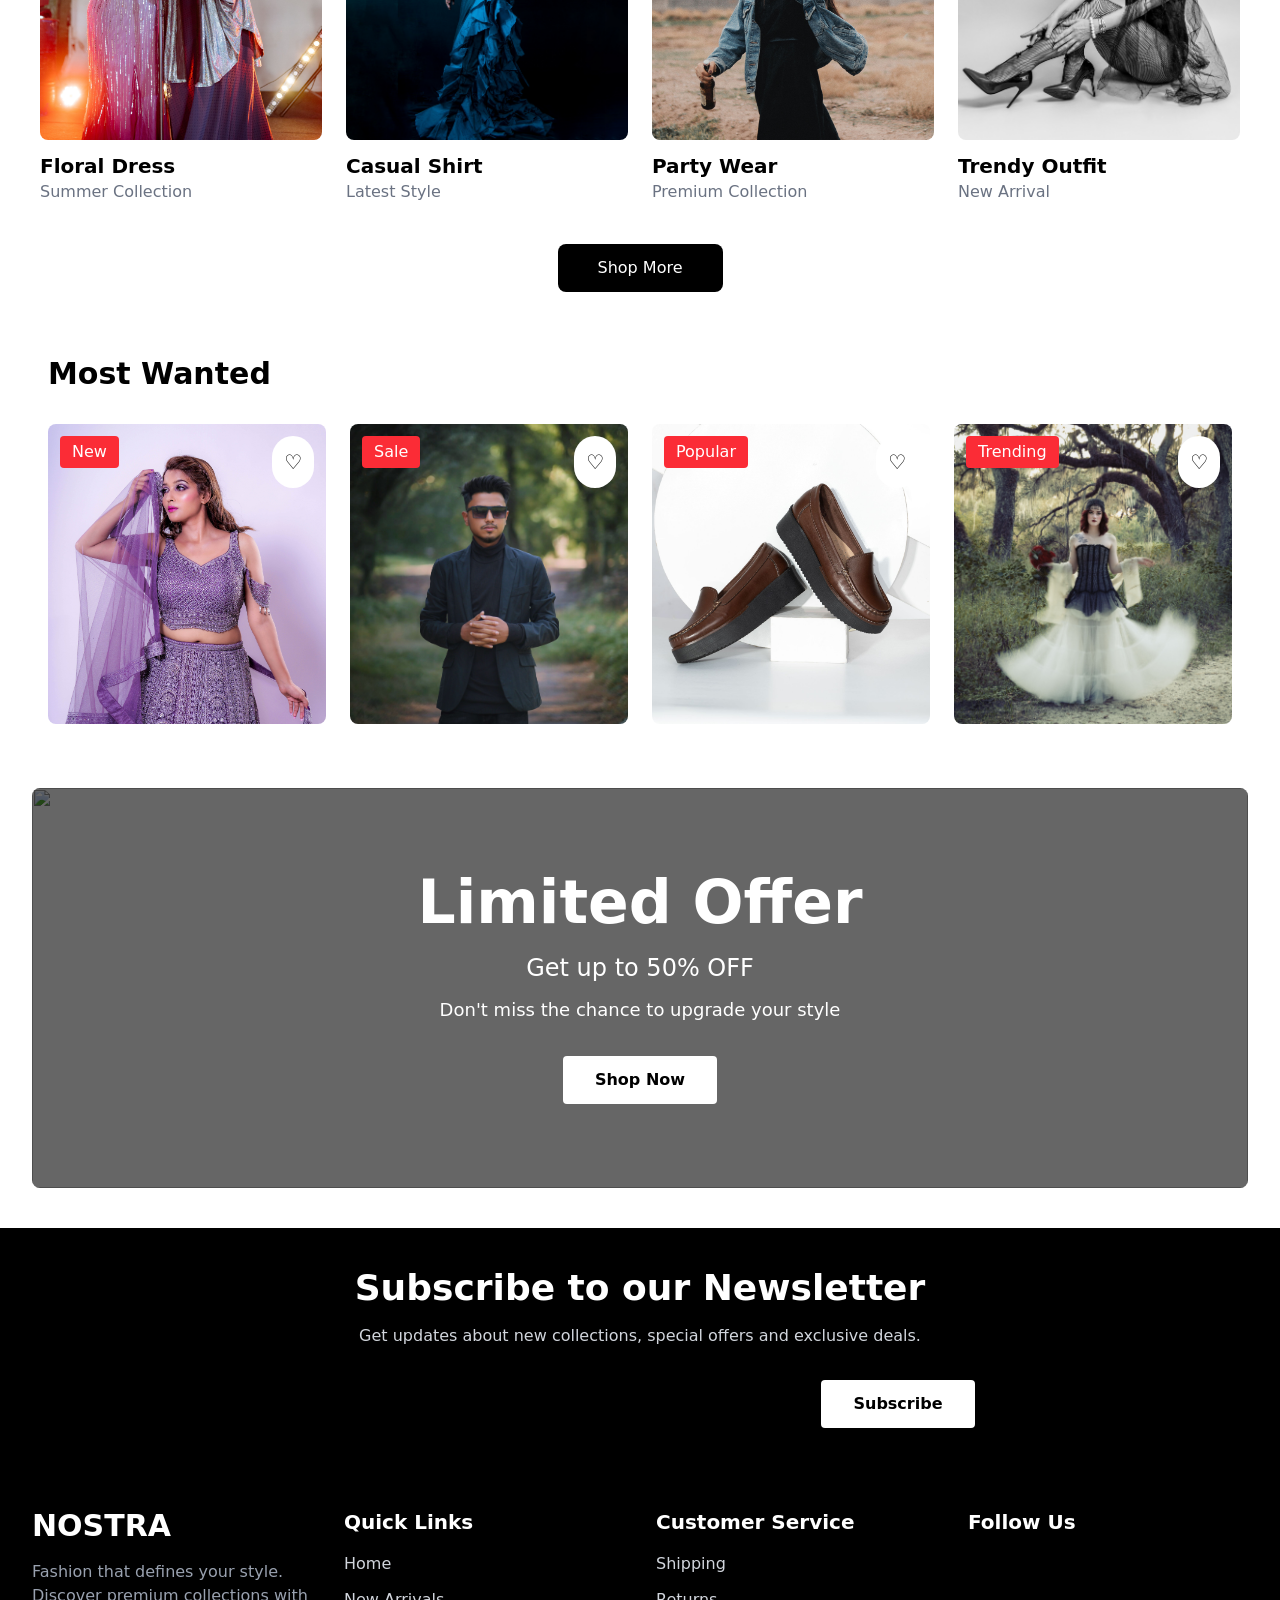
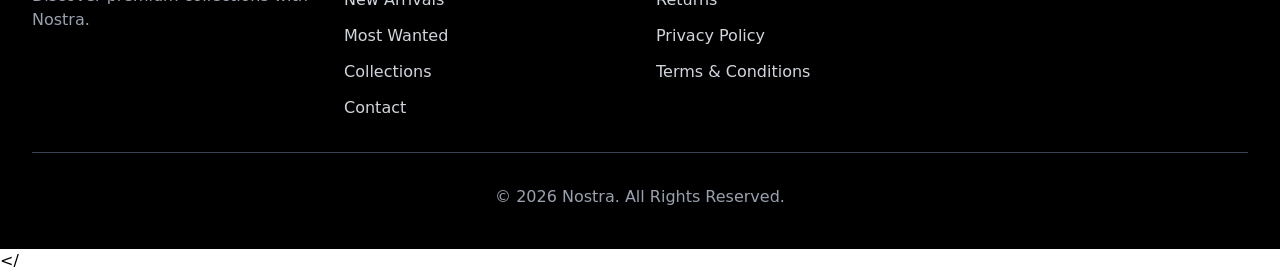
==== commit bd038630: "Project completed" ====
--- a/index.html
+++ b/index.html
@@ -788,4 +788,4 @@
 <script src="index.js"></script>
 
 </body>
-</html>+</
